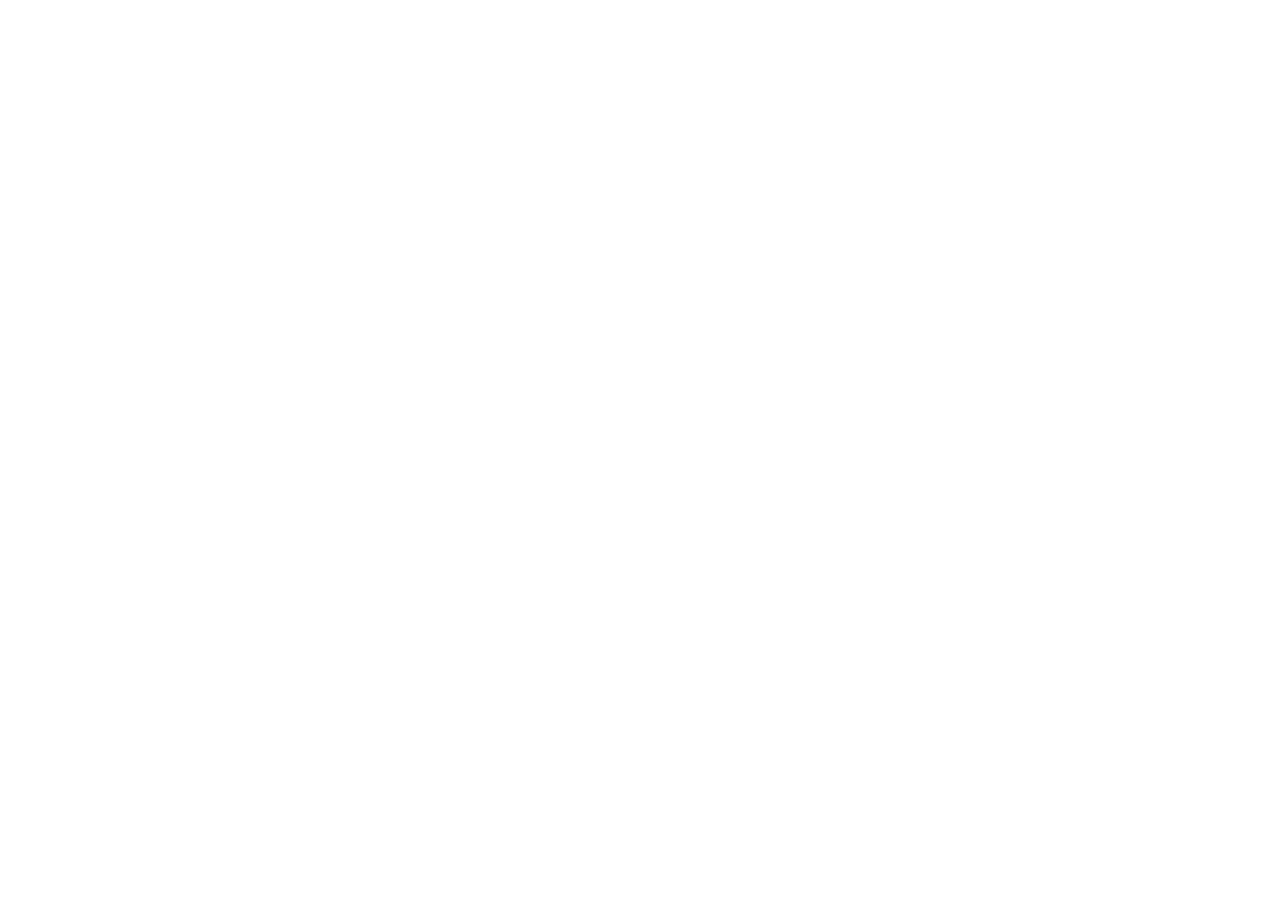
==== game.html @ 71e99494 "Add files via upload" ====
<!DOCTYPE html>
<html lang="ja">
  <head>
    <meta charset="utf-8">
    <meta name="viewport" content="width=device-width, user-scalable=0">
    <title>Reversi</title>
    <link rel="stylesheet" type="text/css" href="css/game.css">
    <link rel="stylesheet" type="text/css" href="font/ZenMaruGothic.css">
    <script src="js/quiz.js"></script>
    <script src="js/app-click.js"></script>
    <script src="js/app-effect.js"></script>
    <script src="js/app-layout.js"></script>
    <script src="js/app-process-effect.js"></script>
    <script src="js/app-process.js"></script>
    <script src="js/app-resource.js"></script>
    <script src="js/app-view.js"></script>
    <script src="js/game-anim.js"></script>
    <script src="js/game-canvas.js"></script>
    <script src="js/game-click.js"></script>
    <script src="js/game-util.js"></script>
    <script src="js/res-audio.js"></script>
    <script src="js/res-font.js"></script>
    <script src="js/res-image.js"></script>
    <!-- <script src="js/rev-com.js"></script> -->
    <script src="js/rev-core.js"></script>
    <script src="js/rev-data.js"></script>
    <script src="js/rev-info.js"></script>
    <script src="js/rev-low.js"></script>
    <script src="js/rev-mid.js"></script>
    <script src="js/rev-update.js"></script>
    <script src="js/test-rev.js"></script>
    <script src="js/main.js"></script>
  </head>
  <body oncontextmenu="return false;">
    <div id="reversi"></div>
    <div id="quiz">
        <div id="result-area"></div>
    
        <div id="question-area">
            <!-- 問題表示エリア -->
        </div>
        <input type="text" id="kaitou" placeholder="ここに文字を入力" />
    
        <!-- JavaScriptファイルを読み込む -->
    </div>
  </body>
</html>
---- css/game.css ----
/* フルサイズ表示 */
html, body {
    width: 100%; height: 100%;
    margin: 0; padding: 0;
    overflow: hidden;
}
#reversi { margin: 0; padding: 0; }
#reversi canvas {
    position: absolute;
    top: 0; bottom: 0; left: 0; right: 0;
    margin: 0 auto;
}

/* タッチ時のハイライトやメニュー表示などを無効 */
* {
    -webkit-tap-highlight-color:rgba(0, 0, 0, 0);
    -webkit-touch-callout: none;
    -webkit-user-select: none; 
    user-select: none;
}

/* 背景色 */
body { background: #fff; }
body {
    display: flex;
    justify-content: flex-end; /* 内容を右に寄せる */
    align-items: flex-start;   /* 縦の配置を上にする */
    margin: 0;                 /* 余白を無くす */
    height: 100vh;             /* ビューポートの高さを100%にする */
    position: relative;        /* 子要素の絶対位置を基準にするため */
}
.question-area{
    white-space: pre-line; /* 改行を反映するためのスタイル */
    
}
#quiz {
    margin-right: 20px; /* 右側に余白を追加 */
    position: relative; /* 基準位置を設定 */
    z-index: 10;       /* 最前面に表示 */
    width: 500px;
    display:none;
    background-color: rgba(255,255,255,0.6); /* 背景色を設定 (オプション) */
    padding: 20px;     /* 内側の余白を設定 (オプション) */
    border-radius: 5px; /* 角を丸くする (オプション) */
    box-shadow: 0 2px 5px rgba(0, 0, 0, 0.2); /* 影を追加 (オプション) */
    white-space: [pre-line];
}
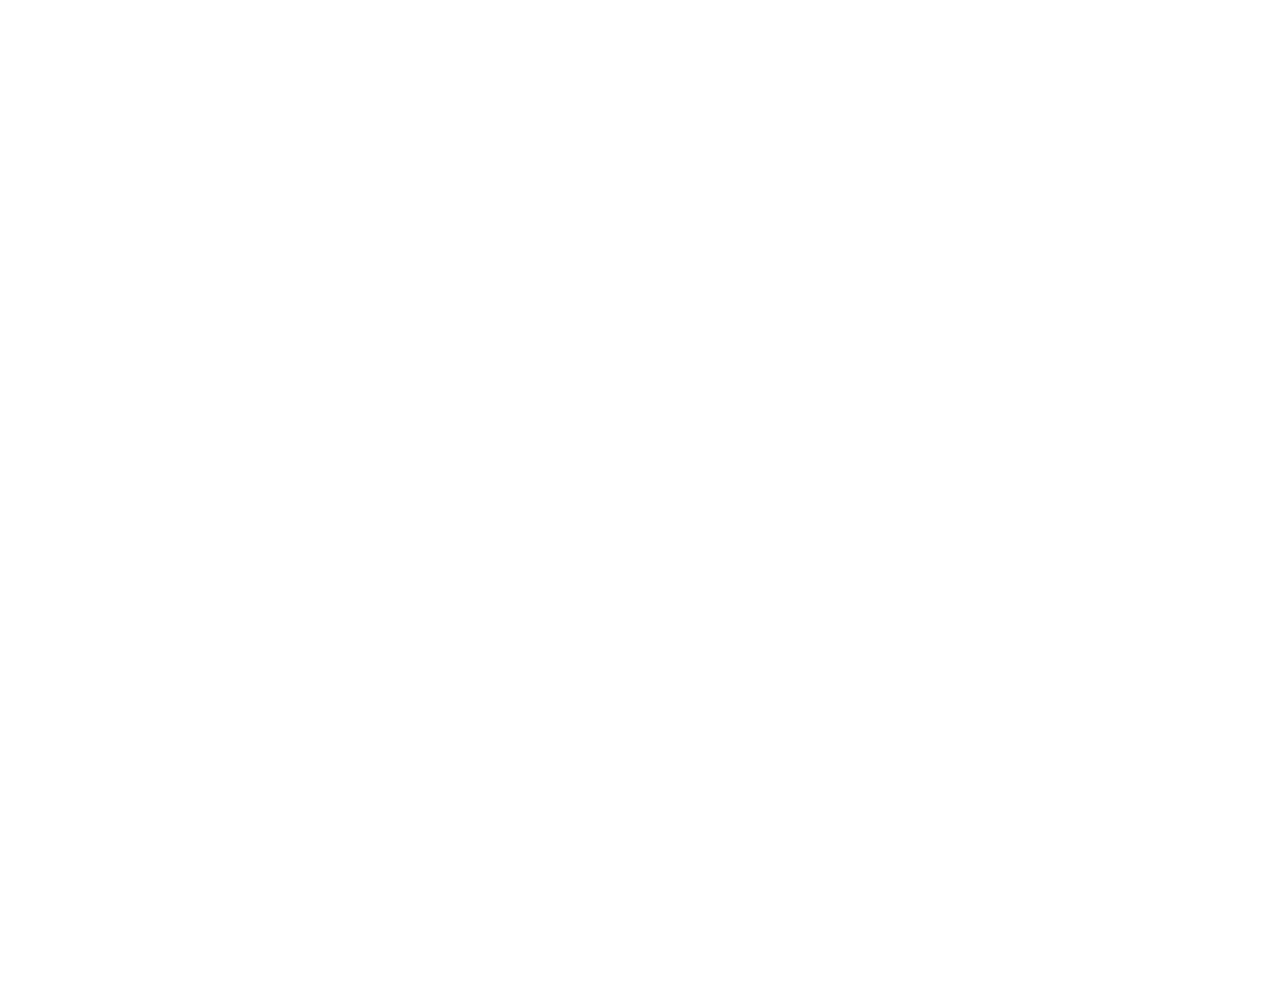
==== commit 47066713: "Add files via upload" ====
--- a/game.html
+++ b/game.html
@@ -11,7 +11,7 @@
     <script src="js/app-effect.js"></script>
     <script src="js/app-layout.js"></script>
     <script src="js/app-process-effect.js"></script>
-    <script src="js/app-process.js"></script>
+    <script src="js/app-Process.js"></script>
     <script src="js/app-resource.js"></script>
     <script src="js/app-view.js"></script>
     <script src="js/game-anim.js"></script>
@@ -35,11 +35,15 @@
     <div id="reversi"></div>
     <div id="quiz">
         <div id="result-area"></div>
-    
+
         <div id="question-area">
             <!-- 問題表示エリア -->
+            
         </div>
-        <input type="text" id="kaitou" placeholder="ここに文字を入力" />
+        <audio id="seikai" src="audio\maou_se_onepoint15.mp3"></audio>
+        <audio id="matigai" src="audio\maou_se_onepoint33.mp3"></audio>
+    <div id="sentakukaitou"></div>
+        
     
         <!-- JavaScriptファイルを読み込む -->
     </div>
--- a/css/game.css
+++ b/css/game.css
@@ -45,6 +45,48 @@
     box-shadow: 0 2px 5px rgba(0, 0, 0, 0.2); /* 影を追加 (オプション) */
     white-space: [pre-line];
 }
+.button a {
+    background: #f37d7d;
+    border-radius: 9999px;
+    position: relative;
+    display: flex;
+    justify-content: space-around;
+    align-items: center;
+    margin: 0 auto;
+    max-width: 80px;
+    padding: 10px 25px;
+    font-family: "Noto Sans Japanese";
+    color: #333333;
+    line-height: 1.8;
+    text-decoration: none;
+    transition: 0.3s ease-in-out;
+    font-weight: 150;
+}
+.button a:hover {
+    background: #333333;
+    color: #FFF;
+}
+.button a:after {
+    content: '';
+    width: 5px;
+    height: 5px;
+    border-top: 3px solid #333333;
+    border-right: 3px solid #333333;
+    transform: rotate(45deg) translateY(-50%);
+    position: absolute;
+    top: 50%;
+    right: 20px;
+    border-radius: 1px;
+    transition: 0.3s ease-in-out;
+}
+.button a:hover:after {
+    border-color: #FFF;
+}
+body{
+    vertical-align:middle; 
+    padding: 50px 0;
+    text-align: center;
+}
 
 
 
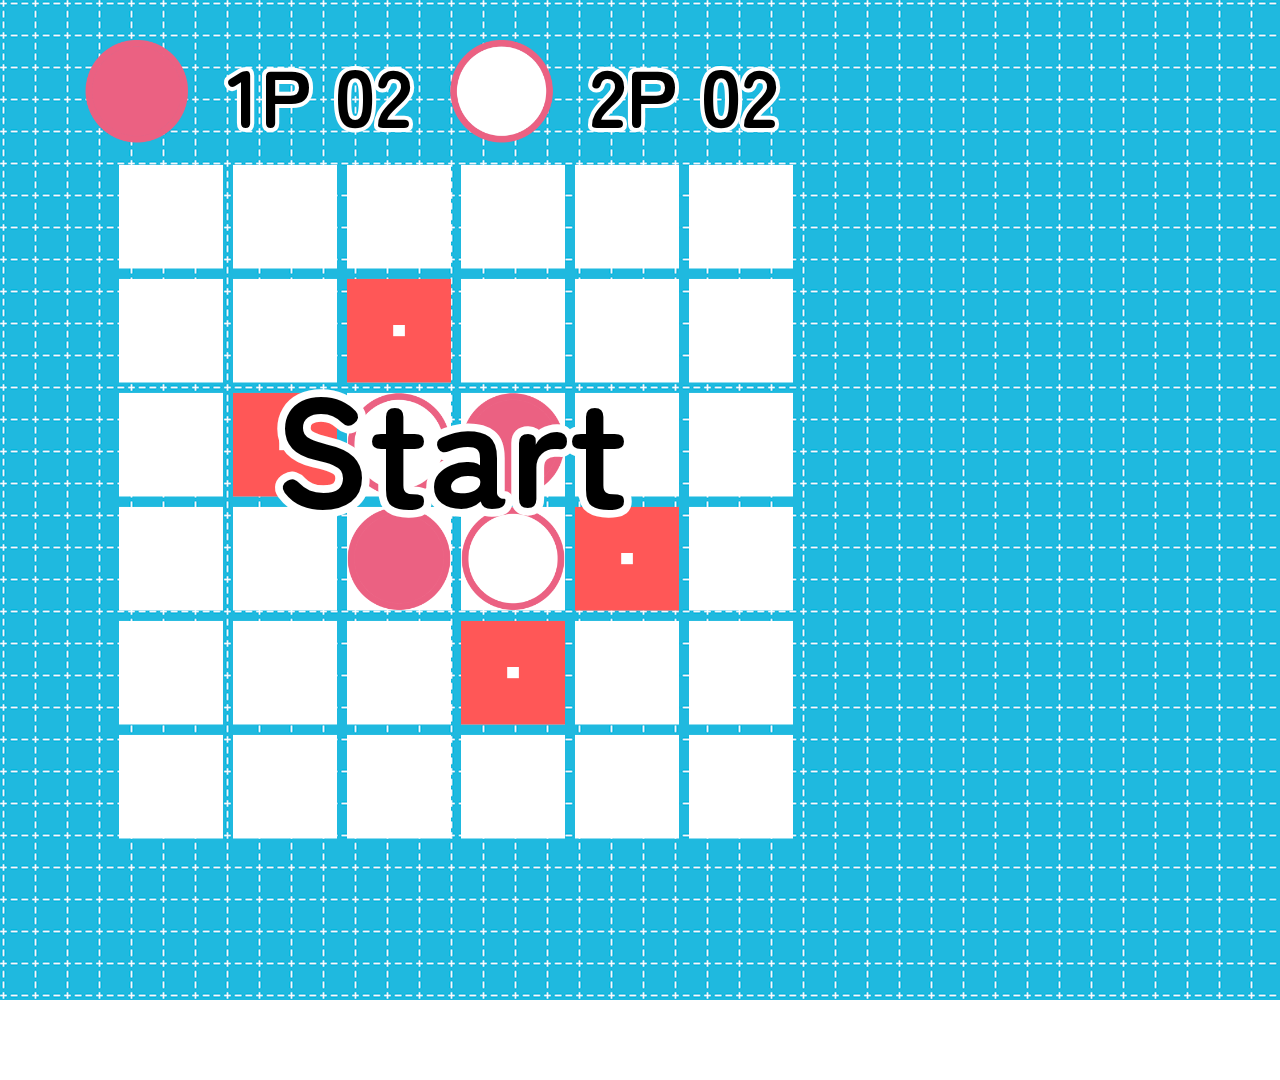
==== commit 7f156a2f: "update 6 files" ====
--- a/game.html
+++ b/game.html
@@ -2,7 +2,7 @@
 <html lang="ja">
   <head>
     <meta charset="utf-8">
-    <meta name="viewport" content="width=device-width, user-scalable=0">
+    <meta name="viewport" content="width=device-width, initial-scale=1, shrink-to-fit=no">
     <title>Reversi</title>
     <link rel="stylesheet" type="text/css" href="css/game.css">
     <link rel="stylesheet" type="text/css" href="font/ZenMaruGothic.css">
@@ -38,8 +38,11 @@
 
         <div id="question-area">
             <!-- 問題表示エリア -->
-            
         </div>
+        <div id="answer-area">
+
+        </div>
+
         <audio id="seikai" src="audio\maou_se_onepoint15.mp3"></audio>
         <audio id="matigai" src="audio\maou_se_onepoint33.mp3"></audio>
     <div id="sentakukaitou"></div>
--- a/css/game.css
+++ b/css/game.css
@@ -1,49 +1,140 @@
 /* フルサイズ表示 */
-html, body {
-    width: 100%; height: 100%;
-    margin: 0; padding: 0;
+html,
+body {
+    width: 100%;
+    height: 100%;
+    margin: 0;
+    padding: 0;
     overflow: hidden;
 }
-#reversi { margin: 0; padding: 0; }
+
+#reversi {
+    margin: 0;
+    padding: 0;
+}
+
 #reversi canvas {
     position: absolute;
-    top: 0; bottom: 0; left: 0; right: 0;
+    top: 0;
+    bottom: 0;
+    left: 0;
+    right: 0;
     margin: 0 auto;
 }
 
 /* タッチ時のハイライトやメニュー表示などを無効 */
 * {
-    -webkit-tap-highlight-color:rgba(0, 0, 0, 0);
+    -webkit-tap-highlight-color: rgba(0, 0, 0, 0);
     -webkit-touch-callout: none;
-    -webkit-user-select: none; 
+    -webkit-user-select: none;
     user-select: none;
 }
 
 /* 背景色 */
-body { background: #fff; }
-body {
-    display: flex;
-    justify-content: flex-end; /* 内容を右に寄せる */
-    align-items: flex-start;   /* 縦の配置を上にする */
-    margin: 0;                 /* 余白を無くす */
-    height: 100vh;             /* ビューポートの高さを100%にする */
-    position: relative;        /* 子要素の絶対位置を基準にするため */
-}
-.question-area{
-    white-space: pre-line; /* 改行を反映するためのスタイル */
+body {
+    background: #fff;
+}
+
+body {
+    display: flex;
+    justify-content: flex-end;
+    /* 内容を右に寄せる */
+    align-items: flex-start;
+    /* 縦の配置を上にする */
+    margin: 0;
+    /* 余白を無くす */
+    height: 100vh;
+    /* ビューポートの高さを100%にする */
+    position: relative;
+    /* 子要素の絶対位置を基準にするため */
+}
+
+.question-area {
+    white-space: pre-line;
+    /* 改行を反映するためのスタイル */
+    display: grid;
+    
+}
+
+.Q_name {
+    font-size: 35px;
+}
+
+.Q_main {
+    font-size: 25px;
+}
+
+#sentakukaitou {
+    font-size: 20px;
     
 }
 #quiz {
-    margin-right: 20px; /* 右側に余白を追加 */
-    position: relative; /* 基準位置を設定 */
-    z-index: 10;       /* 最前面に表示 */
+    
+    
+    margin-right: 20px;
+    /* 右側に余白を追加 */
+    position: relative;
+    /* 基準位置を設定 */
+    z-index: 10;
+    /* 最前面に表示 */
     width: 500px;
-    display:none;
-    background-color: rgba(255,255,255,0.6); /* 背景色を設定 (オプション) */
-    padding: 20px;     /* 内側の余白を設定 (オプション) */
-    border-radius: 5px; /* 角を丸くする (オプション) */
-    box-shadow: 0 2px 5px rgba(0, 0, 0, 0.2); /* 影を追加 (オプション) */
+    display: none;
+    background-color: rgba(255, 255, 255, 0.6);
+    /* 背景色を設定 (オプション) */
+    padding: 20px;
+    /* 内側の余白を設定 (オプション) */
+    border-radius: 5px;
+    /* 角を丸くする (オプション) */
+    box-shadow: 0 2px 5px rgba(0, 0, 0, 0.2);
+    /* 影を追加 (オプション) */
     white-space: [pre-line];
+    height: fit-content;
+}
+
+@media screen and (max-width: 500px) {
+	#quiz {
+        /* 右側に余白を追加 */
+        position: fixed;
+        bottom: 0;
+        /* 基準位置を設定 */
+        z-index: 10;
+        /* 最前面に表示 */
+        width: 300px;
+        display: none;
+        background-color: rgba(255, 255, 255, 0.6);
+        /* 背景色を設定 (オプション) */
+        padding: 20px;
+        /* 内側の余白を設定 (オプション) */
+        border-radius: 5px;
+        /* 角を丸くする (オプション) */
+        box-shadow: 0 2px 5px rgba(0, 0, 0, 0.2);
+        /* 影を追加 (オプション) */
+        white-space: [pre-line];
+        height: fit-content;
+        margin-bottom: 12px;
+    }
+    .Q_name {
+        font-size: 25px;
+    }
+    
+    .Q_main {
+        font-size: 20px;
+    }
+    
+    #sentakukaitou {
+        font-size: 15px;
+        
+    }
+}
+
+
+.tatebota {
+    display: grid;
+    grid-template-rows: auto auto; /* 2つの行を作成 */
+}
+.button{
+    grid-row:auto;
+    grid-column: auto;
 }
 .button a {
     background: #f37d7d;
@@ -61,10 +152,16 @@
     text-decoration: none;
     transition: 0.3s ease-in-out;
     font-weight: 150;
-}
+    grid-row: -1;
+    grid-column: 1;
+}
+
 .button a:hover {
     background: #333333;
     color: #FFF;
+}
+#answer-area{
+    display: grid;
 }
 .button a:after {
     content: '';
@@ -79,14 +176,80 @@
     border-radius: 1px;
     transition: 0.3s ease-in-out;
 }
+
 .button a:hover:after {
     border-color: #FFF;
 }
-body{
-    vertical-align:middle; 
+
+body {
+    vertical-align: middle;
     padding: 50px 0;
     text-align: center;
 }
 
-
-
+/* .nitaku{
+    margin: 15px;
+    border-radius: 50%;
+    display: flex;
+    justify-content: center;
+    align-items: center;
+
+    background: #6fa1ff;
+    color: #FFF;
+    text-decoration: none;
+    text-align: center;
+} */
+/* .sentaku {
+    margin: 15px;
+    border-radius: 50%;
+    display: flex;
+    justify-content: center;
+    align-items: center;
+    background: #6fa1ff;
+    color: #FFF;
+    text-decoration: none;
+    text-align: center;
+
+} */
+
+.nitaku,
+a.nitaku {
+    color: #fff;
+    background-color: #eb6100;
+    font-size: 15px;
+    margin-bottom: 15px;
+    width: auto;
+    float: left;
+    grid-auto-flow: row;
+}
+
+.nitaku:hover,
+a.nitaku:hover {
+    color: #fff;
+    background: #f56500;
+    font-size: 15px;
+    margin-bottom: 15px;
+    float: left;
+    grid-auto-flow: row;
+
+}
+
+.sentaku,
+a.sentaku {
+    color: #fff;
+    background-color: #eb6100;
+    font-size: 15px;
+    margin-bottom: 15px;
+    float: left;
+    grid-auto-flow: row;
+}
+
+.sentaku:hover,
+a.sentaku:hover {
+    color: #fff;
+    background: #f56500;
+    font-size: 15px;
+    margin-bottom: 15px;
+    float: left;
+    grid-auto-flow: row;
+}--- a/font/ZenMaruGothic.css
+++ b/font/ZenMaruGothic.css
@@ -0,0 +1,4 @@
+@font-face {
+  font-family: "ZenMaruGothic";
+  src: url("ZenMaruGothic-Bold.woff") format('woff');
+}